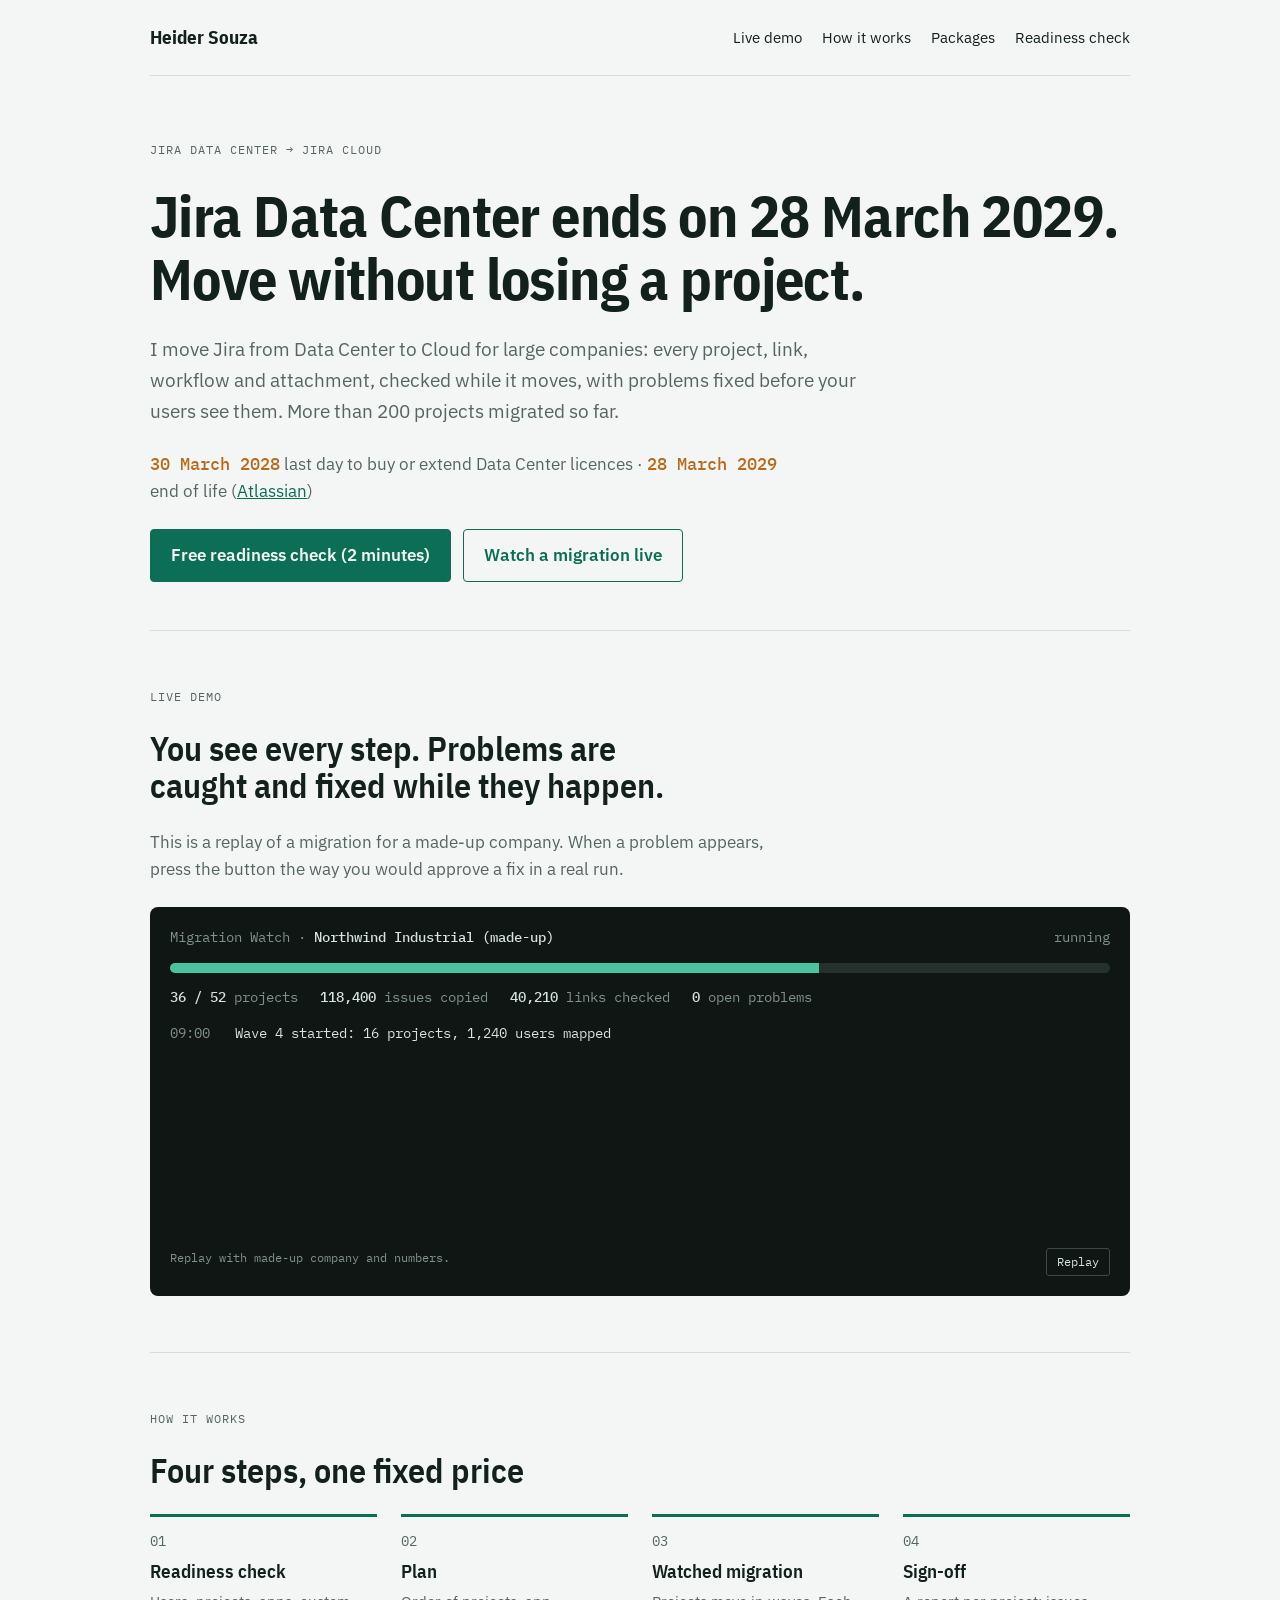
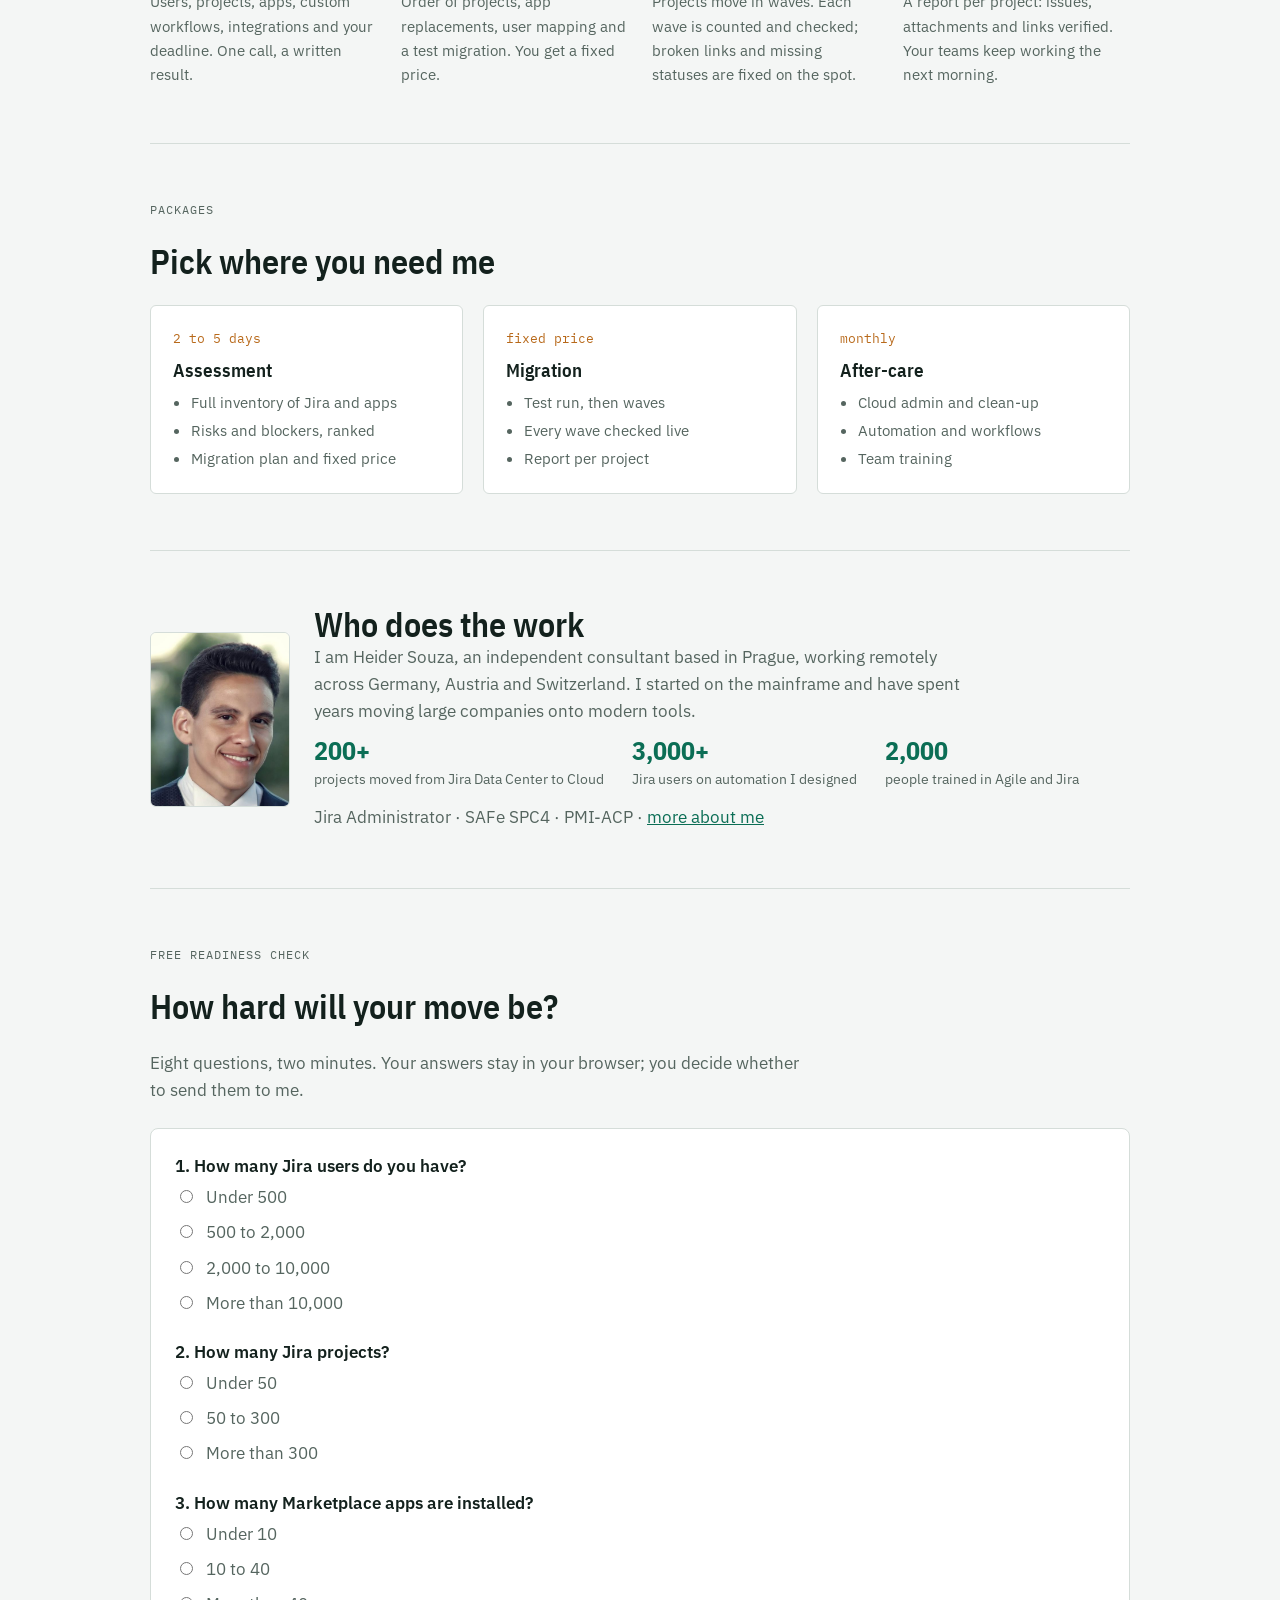
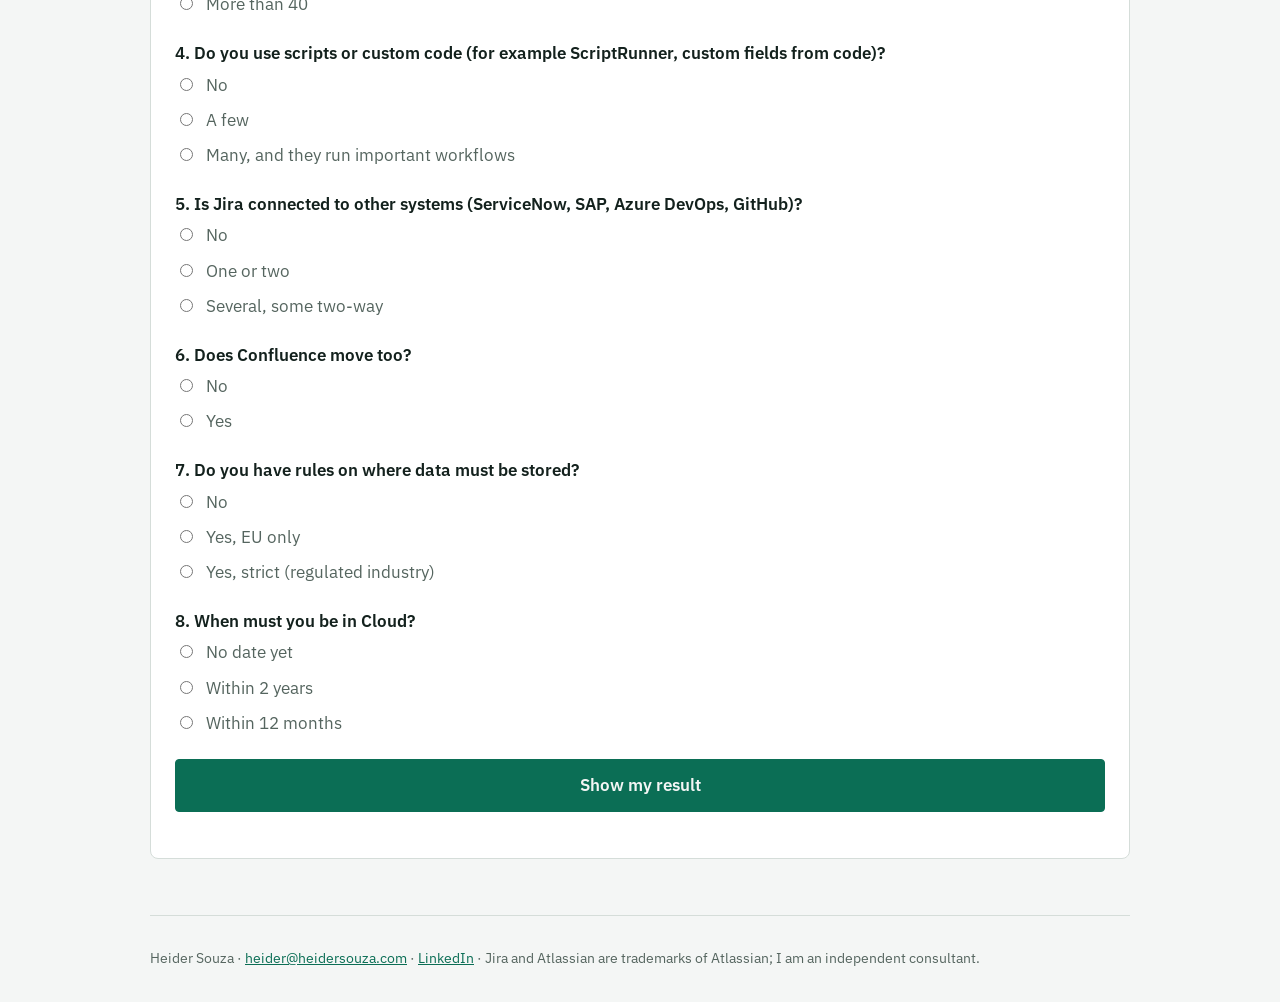
==== jira-cloud-migration/index.html @ be360240 "Add the Jira Cloud migration offer page with a live demo and readiness check Reusable offer kit in a" ====
<!doctype html>
<html lang="en">
<head>
<meta charset="utf-8">
<meta name="viewport" content="width=device-width, initial-scale=1">
<title>Jira Cloud migration | Heider Souza</title>
<meta name="description" content="Jira Data Center ends on 28 March 2029. Move Jira to Cloud without losing a project, a link or a weekend. 200+ projects migrated. Free readiness check.">
<link rel="canonical" href="https://heidersouza.com/jira-cloud-migration/">
<meta property="og:title" content="Jira Data Center ends 28 March 2029. Move without losing a project.">
<meta property="og:description" content="Fixed-price Jira Data Center to Cloud migrations, watched live, step by step. Free 2-minute readiness check.">
<meta property="og:type" content="website">
<meta property="og:url" content="https://heidersouza.com/jira-cloud-migration/">
<meta property="og:image" content="https://heidersouza.com/og-image.png">
<meta name="twitter:card" content="summary_large_image">
<script type="application/ld+json">
{"@context":"https://schema.org","@type":"Service","name":"Jira Data Center to Cloud migration","serviceType":"Jira Cloud migration",
"provider":{"@type":"Person","name":"Heider Souza","url":"https://heidersouza.com/","sameAs":["https://www.linkedin.com/in/heider-souza-65bba239/"]},
"areaServed":["DE","AT","CH","EU"],"url":"https://heidersouza.com/jira-cloud-migration/"}
</script>
<link rel="icon" href="data:image/svg+xml,%3Csvg xmlns='http://www.w3.org/2000/svg' viewBox='0 0 32 32'%3E%3Crect width='32' height='32' rx='6' fill='%230b6e55'/%3E%3Ctext x='16' y='22' font-family='Arial' font-weight='700' font-size='15' text-anchor='middle' fill='white'%3EHS%3C/text%3E%3C/svg%3E">
<link rel="preconnect" href="https://fonts.googleapis.com">
<link rel="preconnect" href="https://fonts.gstatic.com" crossorigin>
<link rel="stylesheet" href="https://fonts.googleapis.com/css2?family=IBM+Plex+Mono:wght@400;500&family=IBM+Plex+Sans+Condensed:wght@500;600;700&family=IBM+Plex+Sans:wght@400;500;600&display=swap">
<link rel="stylesheet" href="/assets/offer.css">
</head>
<body>
<div class="wrap">
  <header class="top">
    <a class="brand" href="/">Heider Souza</a>
    <nav aria-label="Sections">
      <a href="#demo">Live demo</a>
      <a href="#how">How it works</a>
      <a href="#packages">Packages</a>
      <a href="#check">Readiness check</a>
    </nav>
  </header>

  <section class="hero">
    <span class="label">Jira Data Center → Jira Cloud</span>
    <h1>Jira Data Center ends on 28&nbsp;March&nbsp;2029. Move without losing a project.</h1>
    <p class="lead">I move Jira from Data Center to Cloud for large companies: every project, link, workflow and attachment, checked while it moves, with problems fixed before your users see them. More than 200 projects migrated so far.</p>
    <p class="muted"><span class="deadline">30 March 2028</span> last day to buy or extend Data Center licences · <span class="deadline">28 March 2029</span> end of life (<a href="https://www.atlassian.com/licensing/data-center-end-of-life" target="_blank" rel="noopener">Atlassian</a>)</p>
    <div class="btns">
      <a class="btn primary" href="#check">Free readiness check (2 minutes)</a>
      <a class="btn" href="#demo">Watch a migration live</a>
    </div>
  </section>

  <section id="demo">
    <span class="label">Live demo</span>
    <h2>You see every step. Problems are caught and fixed while they happen.</h2>
    <p class="muted">This is a replay of a migration for a made-up company. When a problem appears, press the button the way you would approve a fix in a real run.</p>
    <div class="watch" id="watch-jira" aria-label="Migration Watch demo"></div>
  </section>

  <section id="how">
    <span class="label">How it works</span>
    <h2>Four steps, one fixed price</h2>
    <ol class="steps">
      <li><h3>Readiness check</h3><p>Users, projects, apps, custom workflows, integrations and your deadline. One call, a written result.</p></li>
      <li><h3>Plan</h3><p>Order of projects, app replacements, user mapping and a test migration. You get a fixed price.</p></li>
      <li><h3>Watched migration</h3><p>Projects move in waves. Each wave is counted and checked; broken links and missing statuses are fixed on the spot.</p></li>
      <li><h3>Sign-off</h3><p>A report per project: issues, attachments and links verified. Your teams keep working the next morning.</p></li>
    </ol>
  </section>

  <section id="packages">
    <span class="label">Packages</span>
    <h2>Pick where you need me</h2>
    <div class="packages">
      <div class="pkg"><span class="tag">2 to 5 days</span><h3>Assessment</h3><ul><li>Full inventory of Jira and apps</li><li>Risks and blockers, ranked</li><li>Migration plan and fixed price</li></ul></div>
      <div class="pkg"><span class="tag">fixed price</span><h3>Migration</h3><ul><li>Test run, then waves</li><li>Every wave checked live</li><li>Report per project</li></ul></div>
      <div class="pkg"><span class="tag">monthly</span><h3>After-care</h3><ul><li>Cloud admin and clean-up</li><li>Automation and workflows</li><li>Team training</li></ul></div>
    </div>
  </section>

  <section class="proof">
    <img src="/heider-souza.jpg" width="140" height="175" alt="Heider Souza" loading="lazy">
    <div>
      <h2>Who does the work</h2>
      <p class="muted">I am Heider Souza, an independent consultant based in Prague, working remotely across Germany, Austria and Switzerland. I started on the mainframe and have spent years moving large companies onto modern tools.</p>
      <ul class="facts">
        <li><b>200+</b><span>projects moved from Jira Data Center to Cloud</span></li>
        <li><b>3,000+</b><span>Jira users on automation I designed</span></li>
        <li><b>2,000</b><span>people trained in Agile and Jira</span></li>
      </ul>
      <p class="muted" style="margin-top:12px">Jira Administrator · SAFe SPC4 · PMI-ACP · <a href="/">more about me</a></p>
    </div>
  </section>

  <section id="check">
    <span class="label">Free readiness check</span>
    <h2>How hard will your move be?</h2>
    <p class="muted">Eight questions, two minutes. Your answers stay in your browser; you decide whether to send them to me.</p>
    <form class="check" id="check-jira"></form>
  </section>

  <footer>Heider Souza · <a href="mailto:heider@heidersouza.com">heider@heidersouza.com</a> · <a href="https://www.linkedin.com/in/heider-souza-65bba239/" target="_blank" rel="noopener">LinkedIn</a> · Jira and Atlassian are trademarks of Atlassian; I am an independent consultant.</footer>
</div>

<script type="application/json" data-watch-for="watch-jira">
{"company":"Northwind Industrial (made-up)","note":"Replay with made-up company and numbers.",
 "totals":{"projects":52},
 "counters":[{"key":"projects","label":"projects"},{"key":"issues","label":"issues copied"},{"key":"links","label":"links checked"},{"key":"open","label":"open problems"}],
 "start":{"projects":36,"issues":118400,"links":40210,"open":0},
 "stepMs":1100,"autoFixMs":9000,
 "events":[
  {"at":"09:00","text":"Wave 4 started: 16 projects, 1,240 users mapped"},
  {"at":"09:02","text":"PRJ-FIN  12,480 issues copied","set":{"projects":37,"issues":130880}},
  {"at":"09:03","text":"PRJ-FIN  attachments 31.2 GB verified","set":{"issues":130880}},
  {"at":"09:05","text":"Link check  PRJ-FIN → PRJ-OPS  3 links point to a project not moved yet","kind":"error","set":{"open":1},
   "fix":{"label":"Apply fix","hint":"re-link after PRJ-OPS moves","then":[
     {"at":"09:05","text":"Fix queued: 3 links re-checked after PRJ-OPS","kind":"ok","set":{"open":0}}]}},
  {"at":"09:07","text":"PRJ-OPS  8,915 issues copied","set":{"projects":38,"issues":139795,"links":44120}},
  {"at":"09:08","text":"Re-check  3 links PRJ-FIN → PRJ-OPS  OK","kind":"ok","set":{"links":44123}},
  {"at":"09:10","text":"Workflow \"Approval\"  status \"On hold\" missing in Cloud  214 issues affected","kind":"error","set":{"open":1},
   "fix":{"label":"Apply fix","hint":"map \"On hold\" to the Cloud workflow","then":[
     {"at":"09:10","text":"Status \"On hold\" mapped  214 issues re-checked  0 errors","kind":"ok","set":{"open":0}}]}},
  {"at":"09:13","text":"PRJ-HR  4,302 issues copied","set":{"projects":39,"issues":144097,"links":46980}},
  {"at":"09:15","text":"Automation rules  27 of 27 recreated and tested","kind":"ok"},
  {"at":"09:18","text":"Waves 4 to 6 finished","set":{"projects":52,"issues":184260,"links":61904}},
  {"at":"09:19","text":"Final check  52 projects  184,260 issues  61,904 links  0 missing","kind":"ok"}
 ]}
</script>

<script type="application/json" data-check-for="check-jira">
{"button":"Show my result",
 "questions":[
  {"q":"How many Jira users do you have?","options":[{"label":"Under 500","points":0},{"label":"500 to 2,000","points":1},{"label":"2,000 to 10,000","points":2},{"label":"More than 10,000","points":3,"flag":"Large user base: plan user mapping and licences early."}]},
  {"q":"How many Jira projects?","options":[{"label":"Under 50","points":0},{"label":"50 to 300","points":1},{"label":"More than 300","points":2,"flag":"Many projects: move in waves, with a pilot first."}]},
  {"q":"How many Marketplace apps are installed?","options":[{"label":"Under 10","points":0},{"label":"10 to 40","points":1},{"label":"More than 40","points":3,"flag":"Many apps: some have no Cloud version or move their data differently."}]},
  {"q":"Do you use scripts or custom code (for example ScriptRunner, custom fields from code)?","options":[{"label":"No","points":0},{"label":"A few","points":1},{"label":"Many, and they run important workflows","points":3,"flag":"Scripts: each one needs a Cloud replacement and a test."}]},
  {"q":"Is Jira connected to other systems (ServiceNow, SAP, Azure DevOps, GitHub)?","options":[{"label":"No","points":0},{"label":"One or two","points":1},{"label":"Several, some two-way","points":2,"flag":"Integrations: two-way links must be rebuilt and tested before cut-over."}]},
  {"q":"Does Confluence move too?","options":[{"label":"No","points":0},{"label":"Yes","points":1,"flag":"Confluence too: Jira–Confluence links must survive the move."}]},
  {"q":"Do you have rules on where data must be stored?","options":[{"label":"No","points":0},{"label":"Yes, EU only","points":1},{"label":"Yes, strict (regulated industry)","points":2,"flag":"Data rules: check Cloud data residency and approvals early."}]},
  {"q":"When must you be in Cloud?","options":[{"label":"No date yet","points":0},{"label":"Within 2 years","points":1},{"label":"Within 12 months","points":2,"flag":"Tight deadline: start the assessment now; partners will be booked up before 2029."}]}
 ],
 "bands":[
  {"min":0,"title":"Straightforward move","text":"Your setup looks simple. A short assessment and a single migration window will likely do."},
  {"min":6,"title":"Plan it carefully","text":"A normal enterprise move. The risks are known and manageable with a test run and migration in waves."},
  {"min":12,"title":"Complex move: start early","text":"Several hard parts come together. Start with an assessment soon so the deadline does not decide for you."}
 ],
 "mailTo":"heider@heidersouza.com","mailSubject":"Jira Cloud readiness check","mailButton":"Send my result to Heider",
 "mailIntro":"Hello Heider, here is my Jira Cloud readiness check. I would like a free 30-minute call.",
 "after":"Want a second opinion? Send me your result and I will reply within one working day with a time for a free 30-minute call."}
</script>
<script src="/assets/watch.js" defer></script>
<script src="/assets/check.js" defer></script>
</body>
</html>
---- assets/offer.css ----
/* Shared look for every offer page (one offer = one folder with an index.html). Same tokens as the home page. */
:root {
  --bg: #f4f6f5; --surface: #ffffff; --ink: #13211d; --muted: #55655f; --line: #d5ddd9;
  --accent: #0b6e55; --accent-soft: #e2f0eb; --signal: #b8691a; --bad: #b3261e; --good: #0b6e55;
  --console: #0f1614; --console-ink: #d7e3de; --console-muted: #7f938b;
  --display: "IBM Plex Sans Condensed", "Arial Narrow", system-ui, sans-serif;
  --body: "IBM Plex Sans", system-ui, -apple-system, "Segoe UI", sans-serif;
  --mono: "IBM Plex Mono", ui-monospace, "Cascadia Mono", Consolas, monospace;
}
@media (prefers-color-scheme: dark) {
  :root:not([data-theme="light"]) {
    --bg: #0f1614; --surface: #16201d; --ink: #e6eeeb; --muted: #9db0a9; --line: #2a3833;
    --accent: #4cc39f; --accent-soft: #173029; --signal: #e3a35c; --bad: #f2867d; --good: #4cc39f;
    --console: #0a100e; color-scheme: dark;
  }
}
:root[data-theme="dark"] {
  --bg: #0f1614; --surface: #16201d; --ink: #e6eeeb; --muted: #9db0a9; --line: #2a3833;
  --accent: #4cc39f; --accent-soft: #173029; --signal: #e3a35c; --bad: #f2867d; --good: #4cc39f;
  --console: #0a100e; color-scheme: dark;
}
* { box-sizing: border-box; }
html { scroll-behavior: smooth; }
body {
  margin: 0; background: var(--bg); color: var(--ink); font-family: var(--body); font-size: 17px; line-height: 1.6;
  padding-left: max(16px, env(safe-area-inset-left, 0px)); padding-right: max(16px, env(safe-area-inset-right, 0px));
}
.wrap { max-width: 980px; margin: 0 auto; }
h1, h2, h3 { font-family: var(--display); line-height: 1.1; text-wrap: balance; margin: 0; }
h1 { font-size: clamp(2.2rem, 5.5vw, 3.6rem); font-weight: 700; letter-spacing: -0.01em; }
h2 { font-size: clamp(1.5rem, 3.2vw, 2.1rem); font-weight: 600; }
h3 { font-size: 1.2rem; font-weight: 600; }
p { margin: 0; max-width: 65ch; }
a { color: var(--accent); }
a:focus-visible, button:focus-visible, input:focus-visible { outline: 2px solid var(--accent); outline-offset: 3px; }
.label { font-family: var(--mono); font-size: 0.78rem; letter-spacing: 0.08em; text-transform: uppercase; color: var(--muted); }
header.top { display: flex; justify-content: space-between; align-items: center; gap: 16px; padding-block: 22px; border-bottom: 1px solid var(--line); flex-wrap: wrap; }
.brand { font-family: var(--display); font-weight: 700; font-size: 1.2rem; color: var(--ink); text-decoration: none; }
nav { display: flex; gap: 20px; flex-wrap: wrap; font-size: 0.95rem; }
nav a { color: var(--ink); text-decoration: none; }
section { padding-block: 56px; border-bottom: 1px solid var(--line); display: grid; gap: 24px; }
.hero { padding-block: 64px 48px; }
.lead { font-size: 1.2rem; color: var(--muted); }
.deadline { font-family: var(--mono); color: var(--signal); font-weight: 500; }
.btns { display: flex; gap: 12px; flex-wrap: wrap; }
.btn { display: inline-block; padding: 12px 20px; border-radius: 4px; font: inherit; font-weight: 600; text-decoration: none; border: 1px solid var(--accent); cursor: pointer; background: transparent; color: var(--accent); }
.btn.primary { background: var(--accent); color: var(--bg); }
.muted { color: var(--muted); }
.steps { display: grid; grid-template-columns: repeat(4, minmax(0, 1fr)); gap: 24px; counter-reset: s; padding: 0; margin: 0; list-style: none; }
.steps li { border-top: 3px solid var(--accent); padding-top: 14px; display: grid; gap: 8px; align-content: start; }
.steps li::before { counter-increment: s; content: "0" counter(s); font-family: var(--mono); color: var(--muted); font-size: 0.85rem; }
.steps p { color: var(--muted); font-size: 0.95rem; }
.packages { display: grid; grid-template-columns: repeat(3, minmax(0, 1fr)); gap: 20px; }
.pkg { background: var(--surface); border: 1px solid var(--line); border-radius: 6px; padding: 22px; display: grid; gap: 10px; align-content: start; }
.pkg ul { margin: 0; padding-left: 18px; color: var(--muted); font-size: 0.95rem; display: grid; gap: 4px; }
.pkg .tag { font-family: var(--mono); font-size: 0.82rem; color: var(--signal); }
.proof { display: grid; grid-template-columns: 140px minmax(0, 1fr); gap: 24px; align-items: center; }
.proof img { width: 140px; height: 175px; object-fit: cover; border-radius: 6px; border: 1px solid var(--line); }
.facts { display: flex; flex-wrap: wrap; gap: 10px 28px; margin: 12px 0 0; padding: 0; list-style: none; }
.facts b { font-family: var(--display); font-size: 1.6rem; color: var(--accent); display: block; line-height: 1.1; }
.facts span { font-size: 0.9rem; color: var(--muted); }
footer { padding-block: 32px; color: var(--muted); font-size: 0.85rem; }

/* Live console (assets/watch.js) */
.watch { background: var(--console); color: var(--console-ink); border-radius: 8px; padding: 20px; display: grid; gap: 14px; font-family: var(--mono); font-size: 0.85rem; min-width: 0; }
.watch-head { display: flex; justify-content: space-between; gap: 12px; flex-wrap: wrap; color: var(--console-muted); }
.watch-head b { color: var(--console-ink); font-weight: 500; }
.bar { height: 10px; border-radius: 5px; background: #24312d; overflow: hidden; }
.bar i { display: block; height: 100%; width: 0; background: #4cc39f; transition: width 0.6s ease; }
.counts { display: flex; flex-wrap: wrap; gap: 6px 22px; color: var(--console-muted); }
.counts b { color: var(--console-ink); font-weight: 500; font-variant-numeric: tabular-nums; }
.feed { list-style: none; margin: 0; padding: 0; display: grid; align-content: start; gap: 4px; height: 15.5em; overflow-y: auto; overflow-wrap: anywhere; }
.feed li { display: grid; grid-template-columns: 4.2em minmax(0, 1fr); gap: 8px; }
.feed time { color: var(--console-muted); }
.feed .error { color: #f2867d; }
.feed .ok { color: #4cc39f; }
.feed .fixbox { display: flex; flex-wrap: wrap; gap: 8px; align-items: center; margin-top: 4px; }
.feed button { font: inherit; font-size: 0.82rem; color: var(--console); background: #e3a35c; border: 0; border-radius: 3px; padding: 4px 10px; cursor: pointer; }
.feed button[disabled] { opacity: 0.5; cursor: default; }
.watch-foot { display: flex; justify-content: space-between; gap: 12px; flex-wrap: wrap; color: var(--console-muted); font-size: 0.78rem; }
.watch-foot button { font: inherit; color: var(--console-ink); background: transparent; border: 1px solid #3a4a44; border-radius: 3px; padding: 3px 10px; cursor: pointer; }

/* Readiness check (assets/check.js) */
.check { background: var(--surface); border: 1px solid var(--line); border-radius: 8px; padding: 24px; display: grid; gap: 22px; }
.check fieldset { border: 0; padding: 0; margin: 0; display: grid; gap: 8px; }
.check legend { font-weight: 600; padding: 0; margin-bottom: 4px; }
.check label { display: flex; gap: 10px; align-items: baseline; color: var(--muted); cursor: pointer; }
.check label:has(input:checked) { color: var(--ink); }
.result { border-left: 4px solid var(--accent); padding: 4px 0 4px 16px; display: grid; gap: 10px; }
.result[data-band="2"] { border-color: var(--signal); }
.result[data-band="3"] { border-color: var(--bad); }
.result ul { margin: 0; padding-left: 18px; color: var(--muted); }

@media (max-width: 760px) {
  .steps { grid-template-columns: repeat(2, minmax(0, 1fr)); }
  .packages { grid-template-columns: minmax(0, 1fr); }
  .proof { grid-template-columns: minmax(0, 1fr); }
  section { padding-block: 44px; }
}
@media (prefers-reduced-motion: reduce) { html { scroll-behavior: auto; } .bar i { transition: none; } }
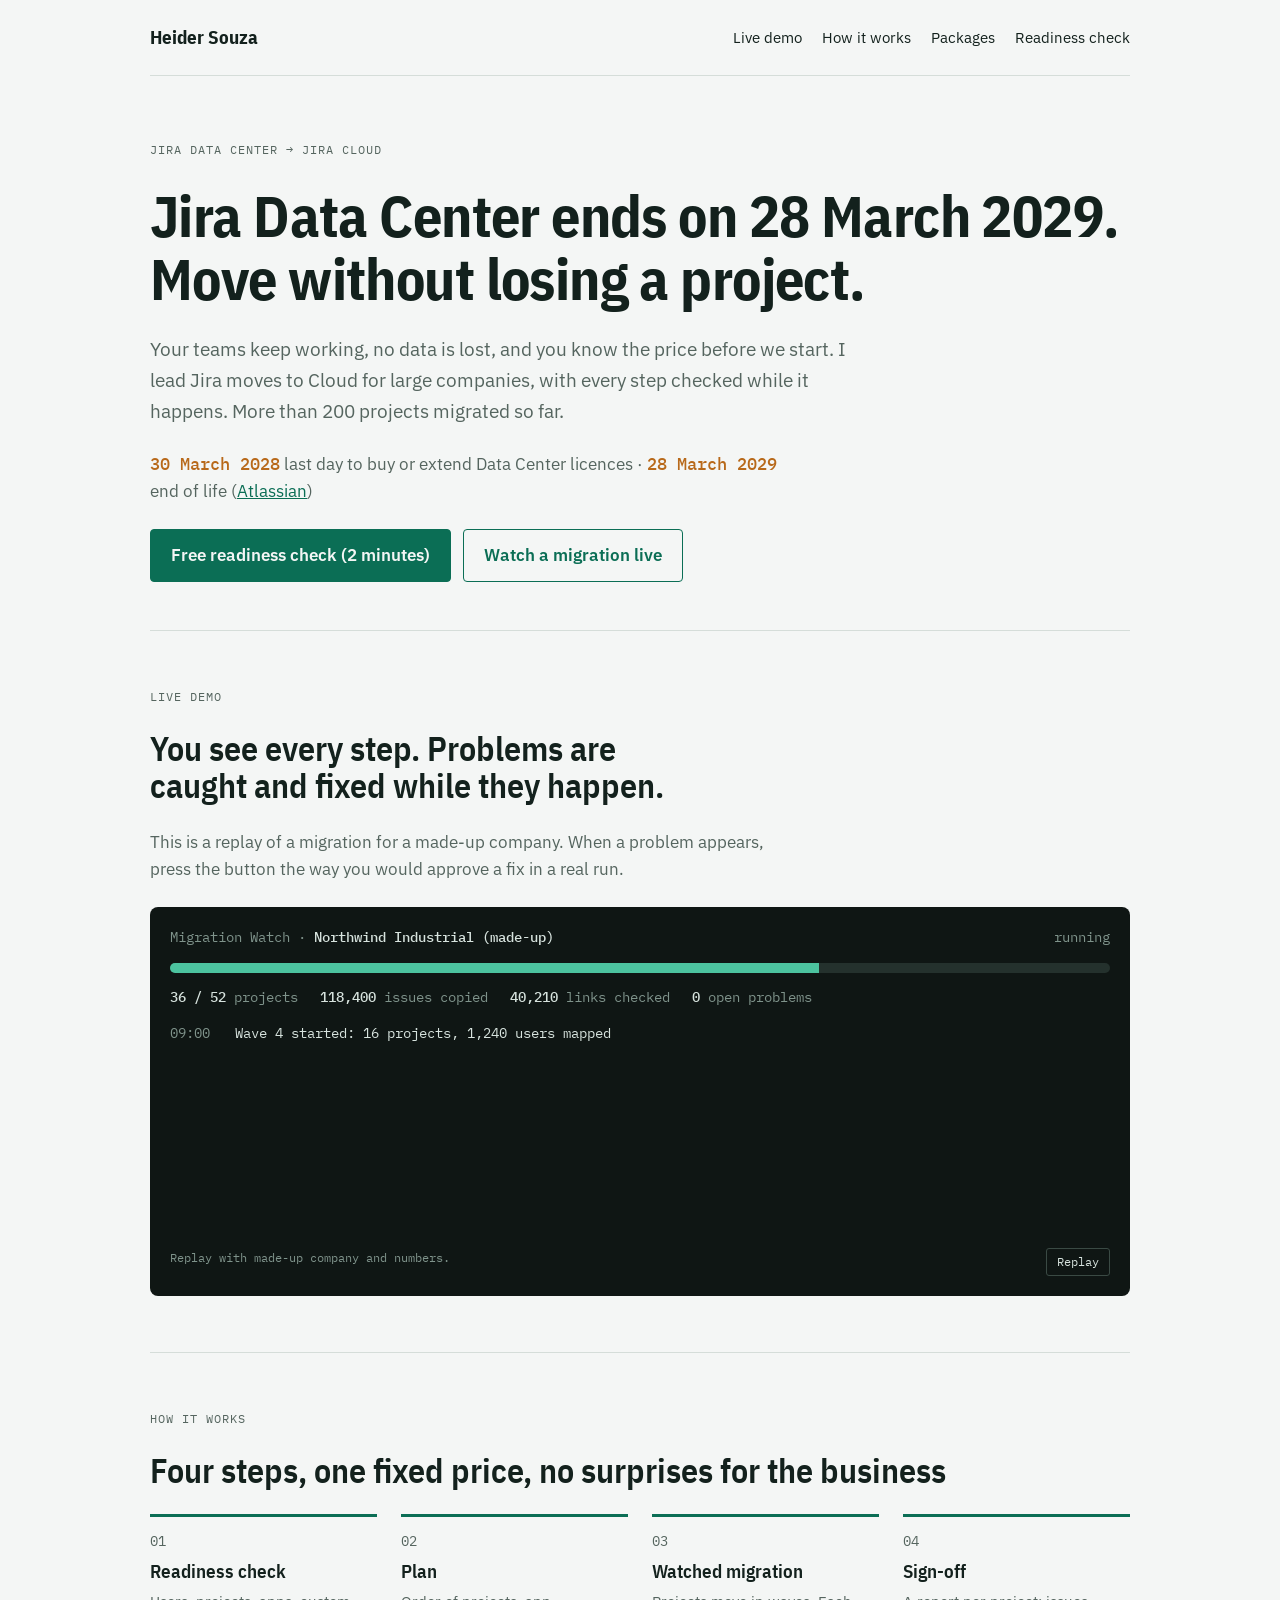
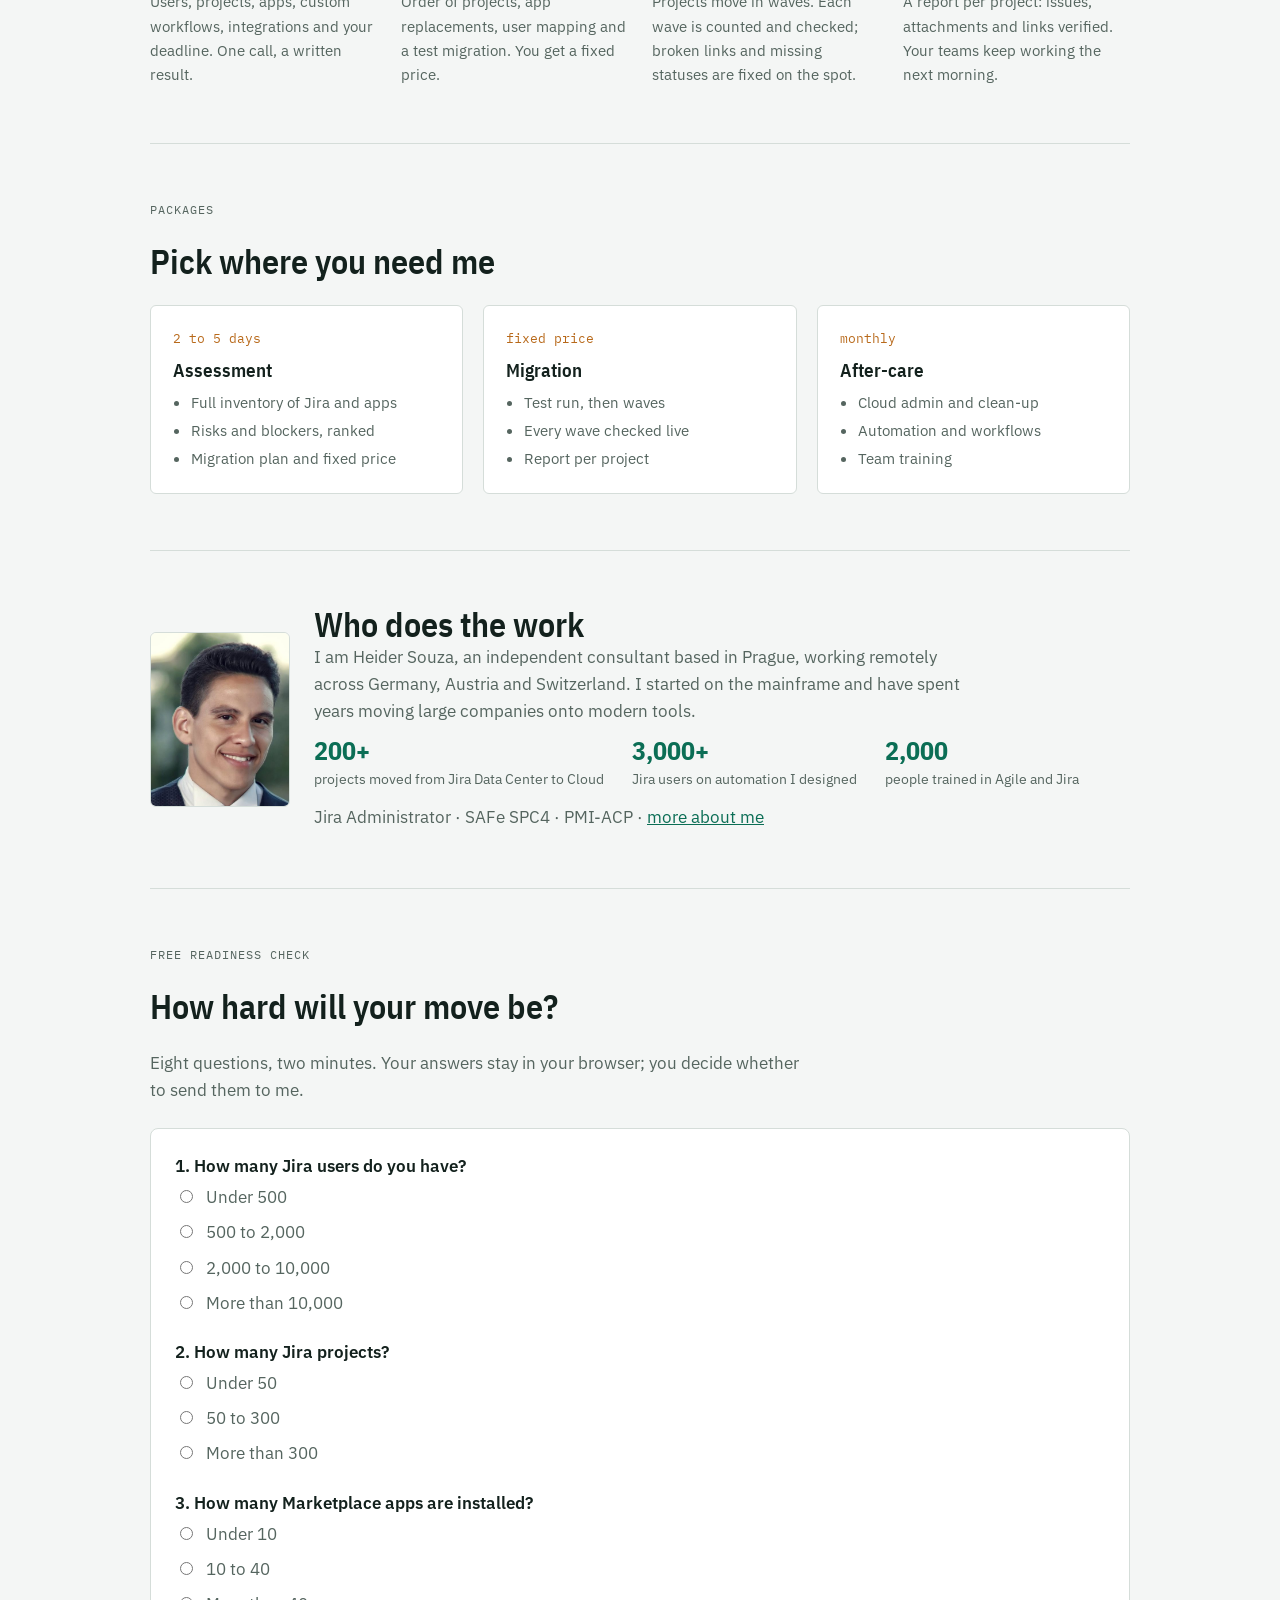
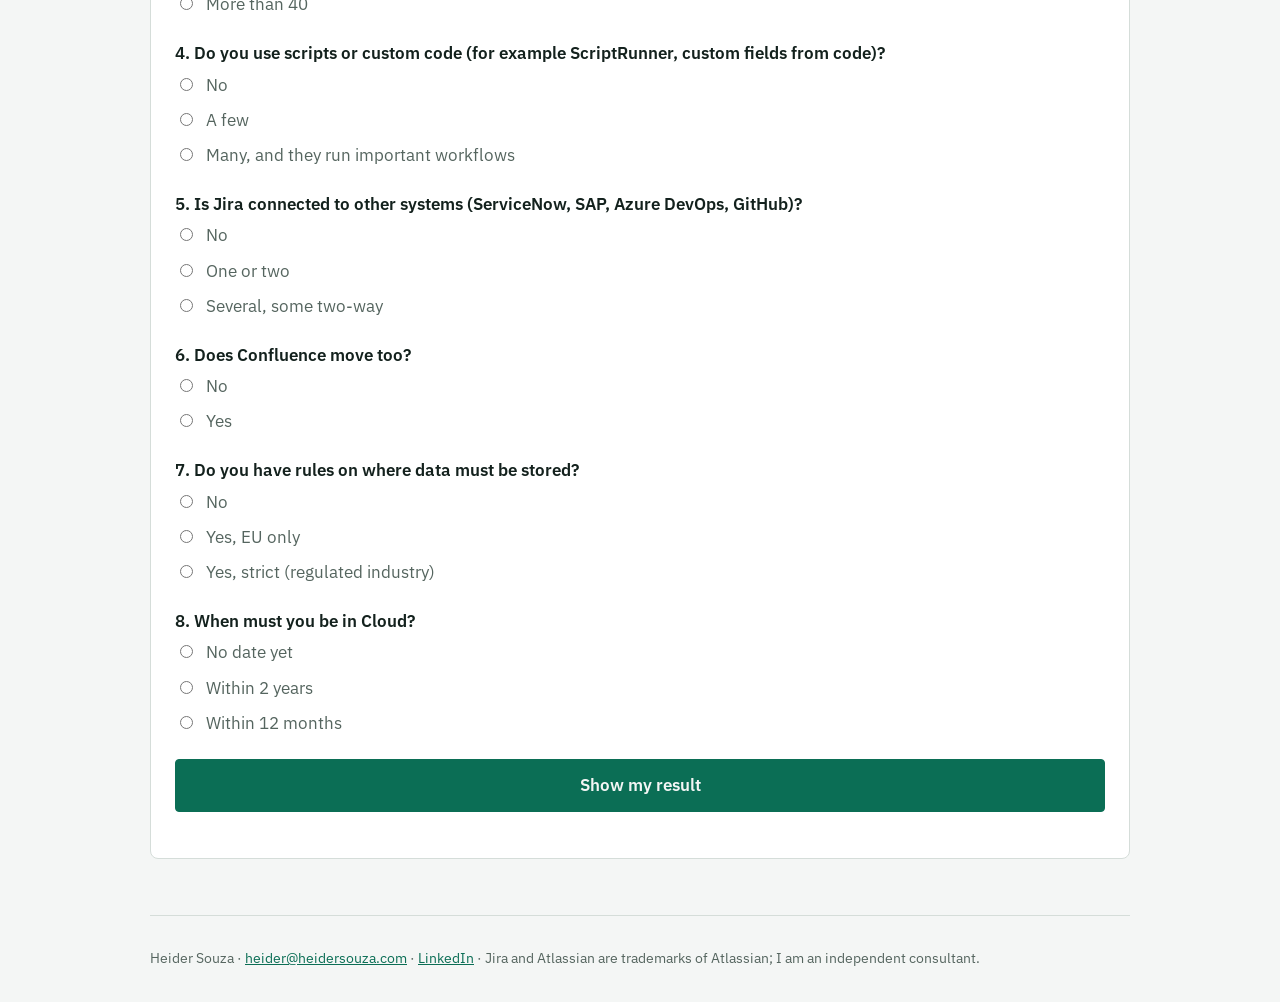
==== commit 7a08bc0a: "Lead both offer pages with business risk and cost; technical detail lower Co-Authored-By: Claude Opu" ====
--- a/jira-cloud-migration/index.html
+++ b/jira-cloud-migration/index.html
@@ -38,7 +38,7 @@
   <section class="hero">
     <span class="label">Jira Data Center → Jira Cloud</span>
     <h1>Jira Data Center ends on 28&nbsp;March&nbsp;2029. Move without losing a project.</h1>
-    <p class="lead">I move Jira from Data Center to Cloud for large companies: every project, link, workflow and attachment, checked while it moves, with problems fixed before your users see them. More than 200 projects migrated so far.</p>
+    <p class="lead">Your teams keep working, no data is lost, and you know the price before we start. I lead Jira moves to Cloud for large companies, with every step checked while it happens. More than 200 projects migrated so far.</p>
     <p class="muted"><span class="deadline">30 March 2028</span> last day to buy or extend Data Center licences · <span class="deadline">28 March 2029</span> end of life (<a href="https://www.atlassian.com/licensing/data-center-end-of-life" target="_blank" rel="noopener">Atlassian</a>)</p>
     <div class="btns">
       <a class="btn primary" href="#check">Free readiness check (2 minutes)</a>
@@ -55,7 +55,7 @@
 
   <section id="how">
     <span class="label">How it works</span>
-    <h2>Four steps, one fixed price</h2>
+    <h2>Four steps, one fixed price, no surprises for the business</h2>
     <ol class="steps">
       <li><h3>Readiness check</h3><p>Users, projects, apps, custom workflows, integrations and your deadline. One call, a written result.</p></li>
       <li><h3>Plan</h3><p>Order of projects, app replacements, user mapping and a test migration. You get a fixed price.</p></li>
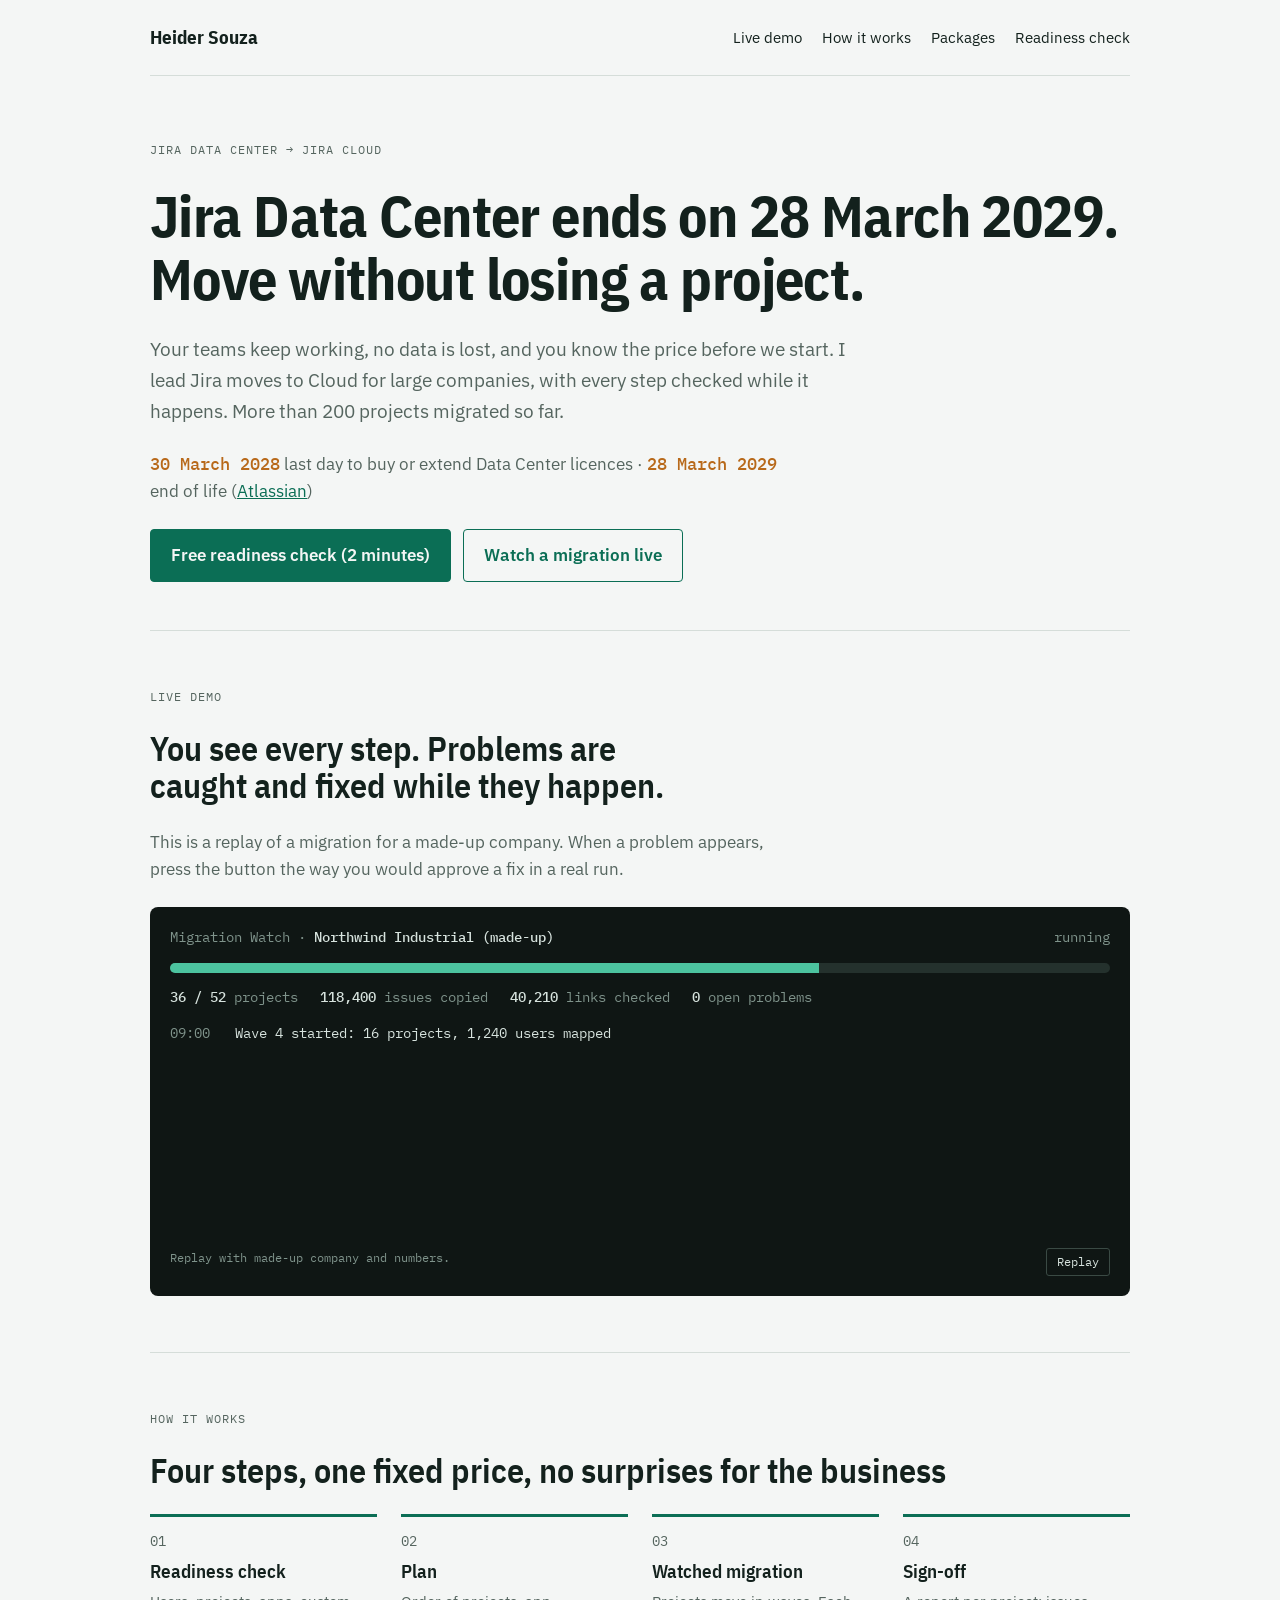
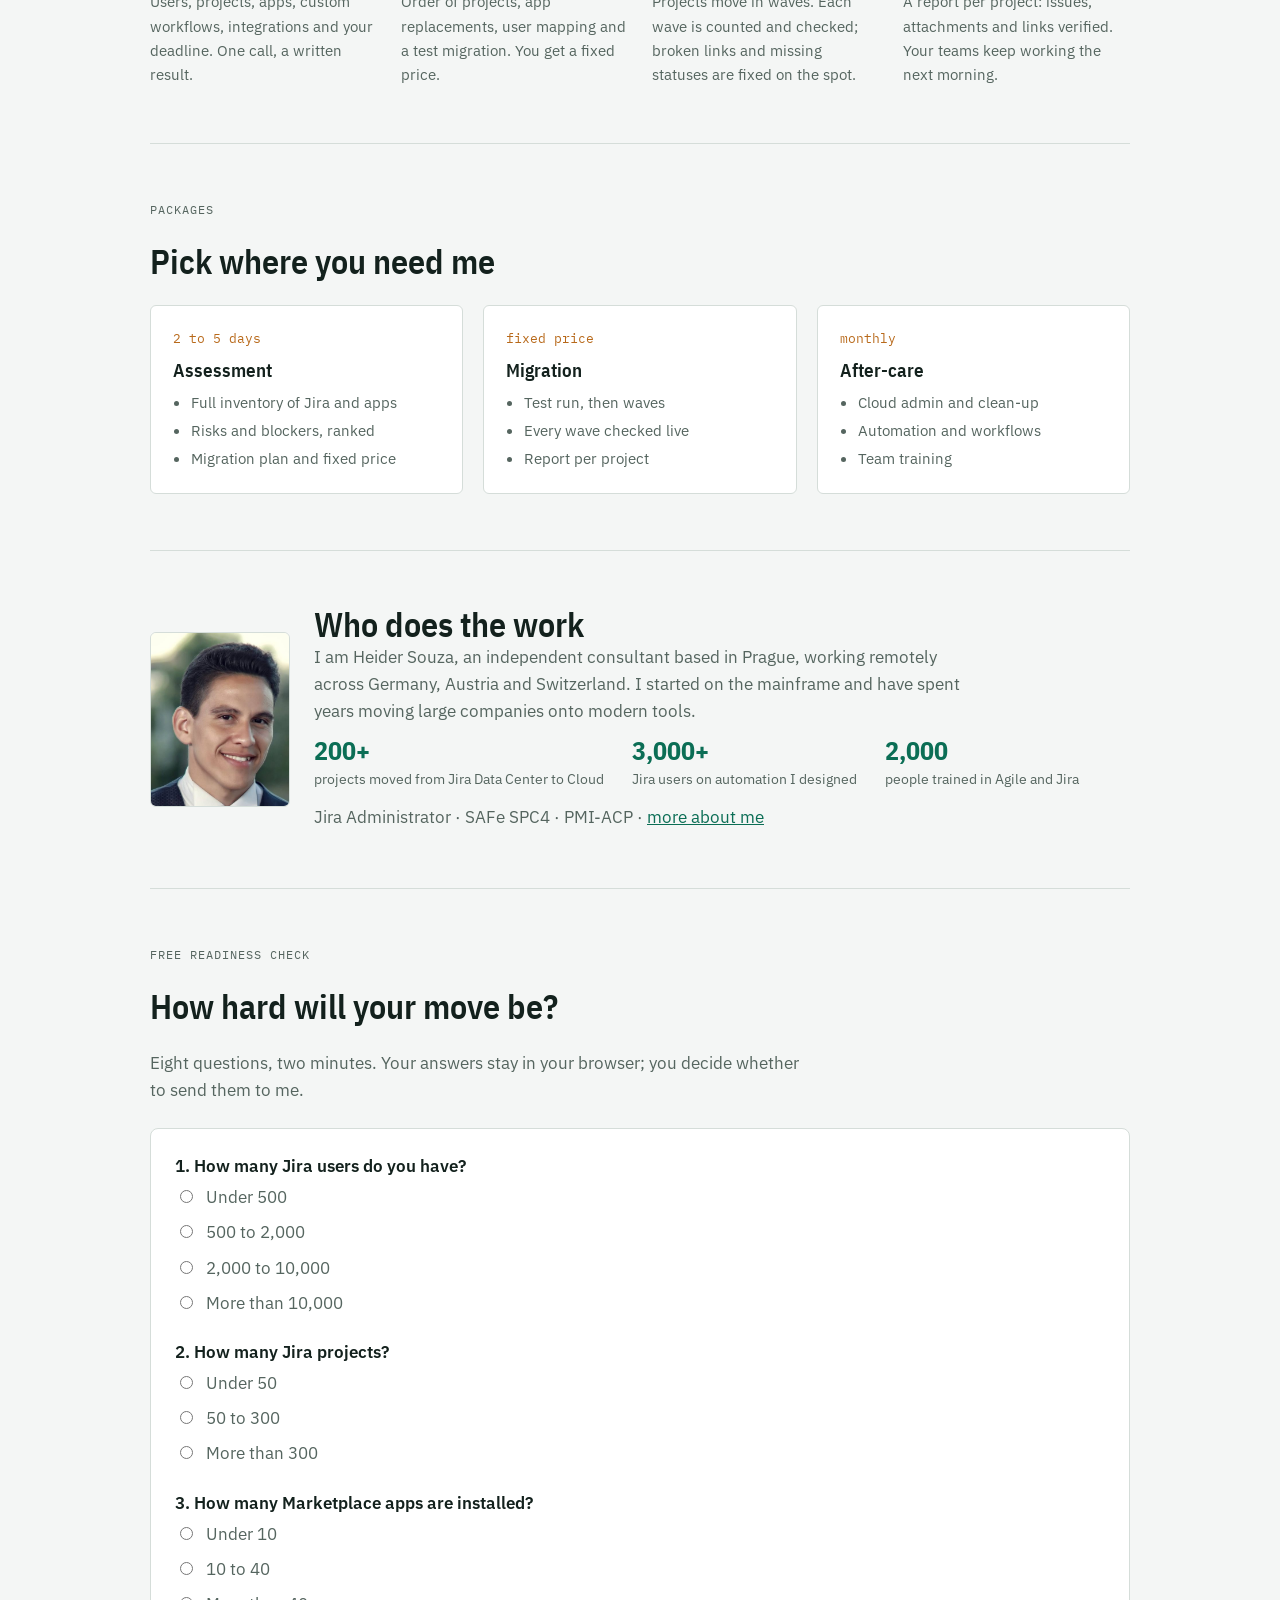
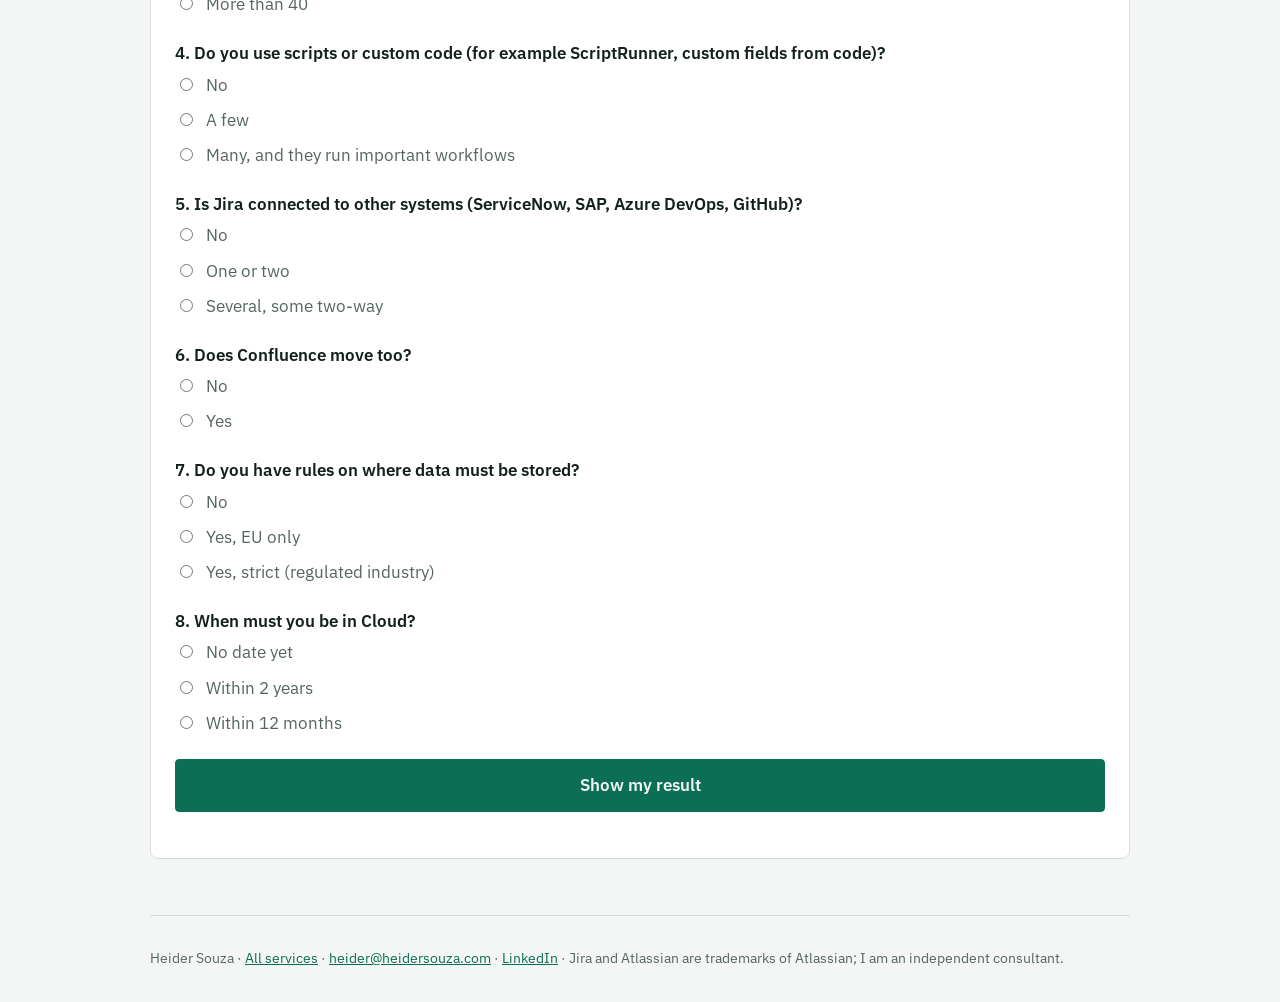
==== commit 3fe7c38b: "Shorten two page descriptions, link offer pages back home, clarify home packages Co-Authored-By: Cla" ====
--- a/jira-cloud-migration/index.html
+++ b/jira-cloud-migration/index.html
@@ -95,7 +95,7 @@
     <form class="check" id="check-jira"></form>
   </section>
 
-  <footer>Heider Souza · <a href="mailto:heider@heidersouza.com">heider@heidersouza.com</a> · <a href="https://www.linkedin.com/in/heider-souza-65bba239/" target="_blank" rel="noopener">LinkedIn</a> · Jira and Atlassian are trademarks of Atlassian; I am an independent consultant.</footer>
+  <footer>Heider Souza · <a href="/">All services</a> · <a href="mailto:heider@heidersouza.com">heider@heidersouza.com</a> · <a href="https://www.linkedin.com/in/heider-souza-65bba239/" target="_blank" rel="noopener">LinkedIn</a> · Jira and Atlassian are trademarks of Atlassian; I am an independent consultant.</footer>
 </div>
 
 <script type="application/json" data-watch-for="watch-jira">
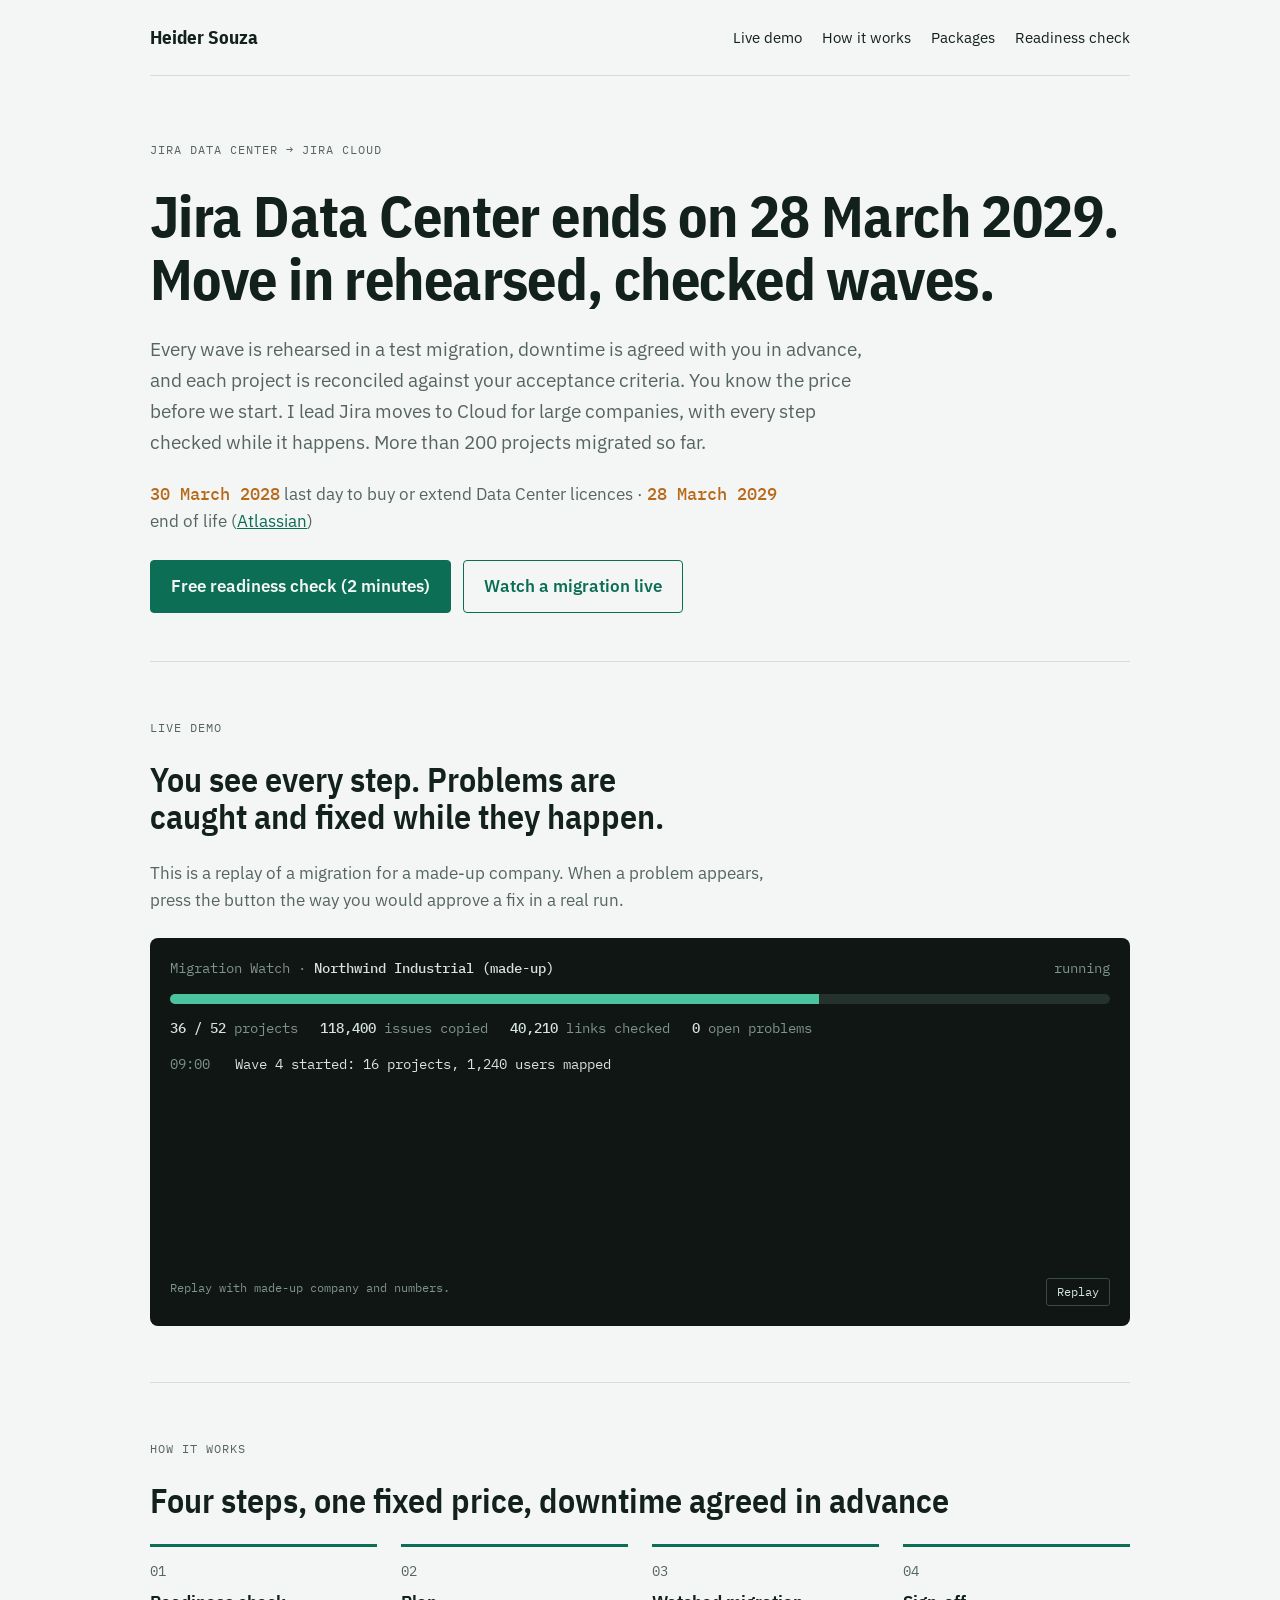
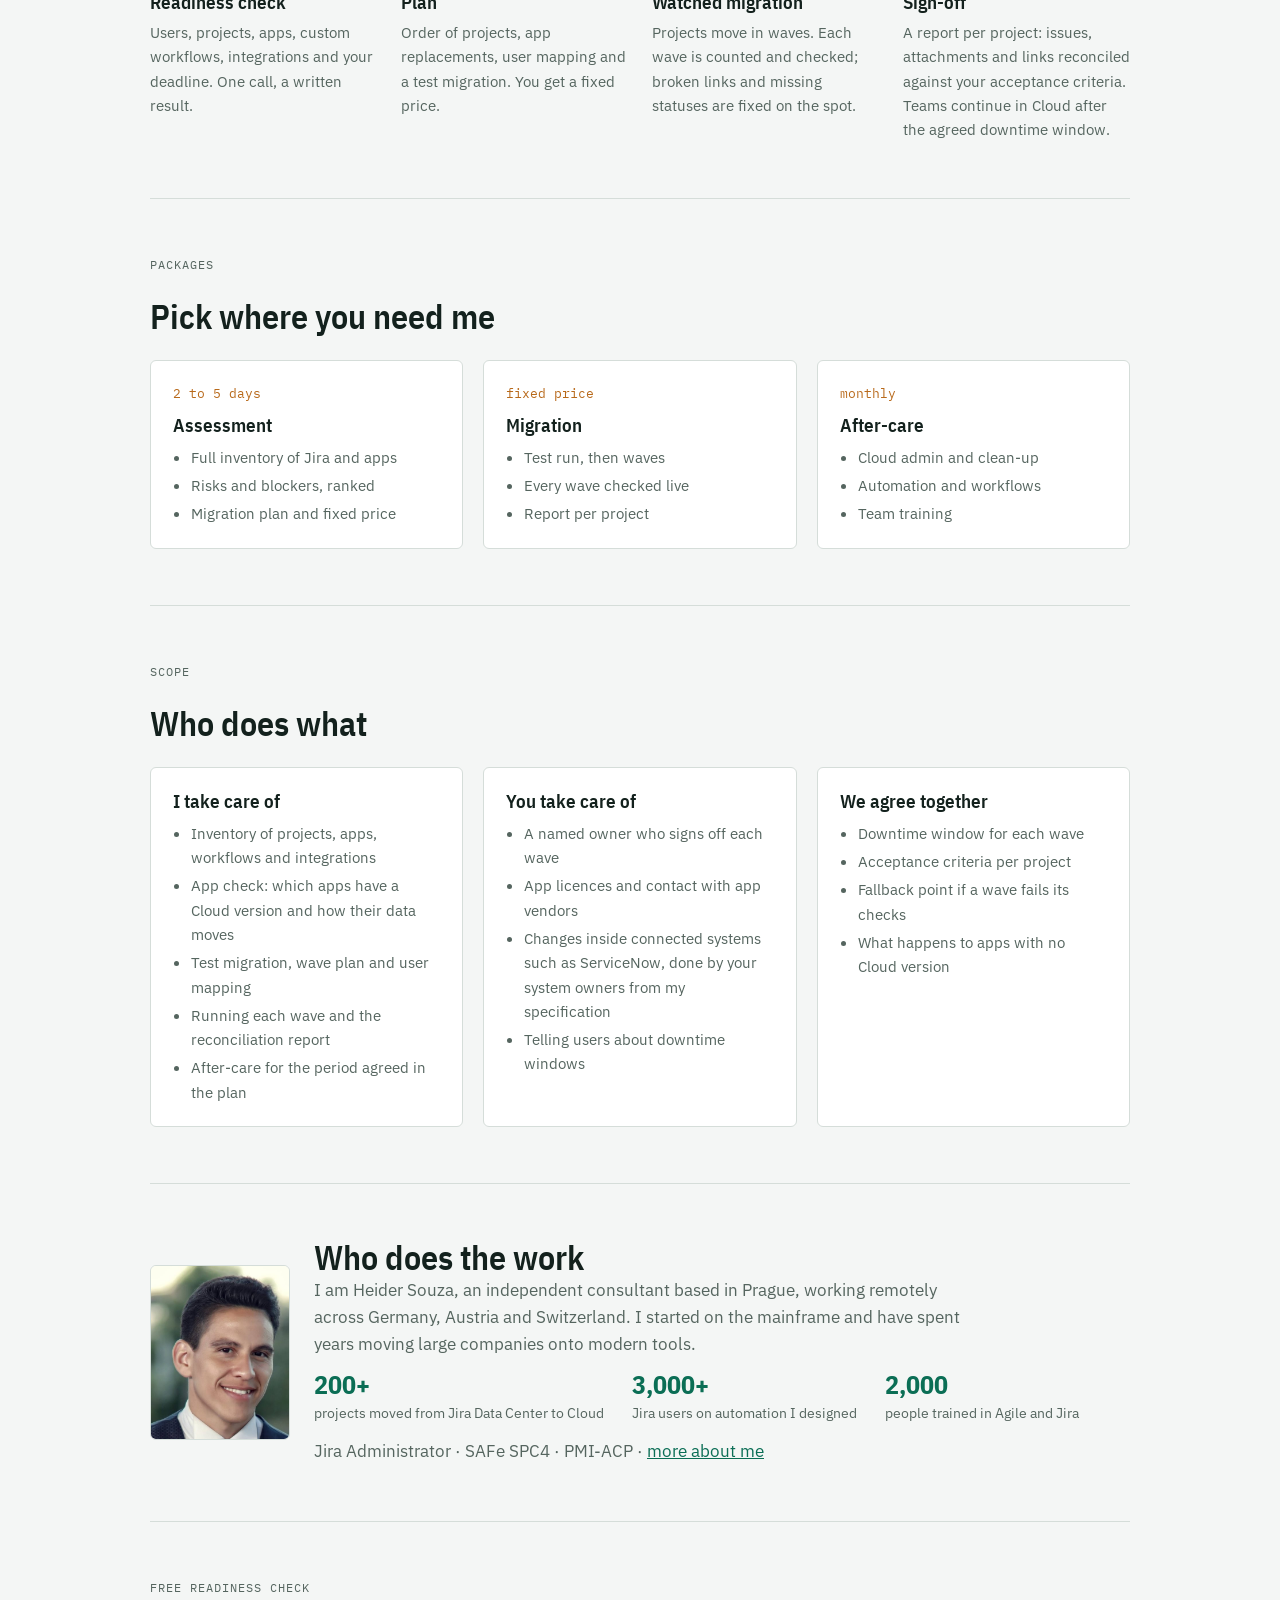
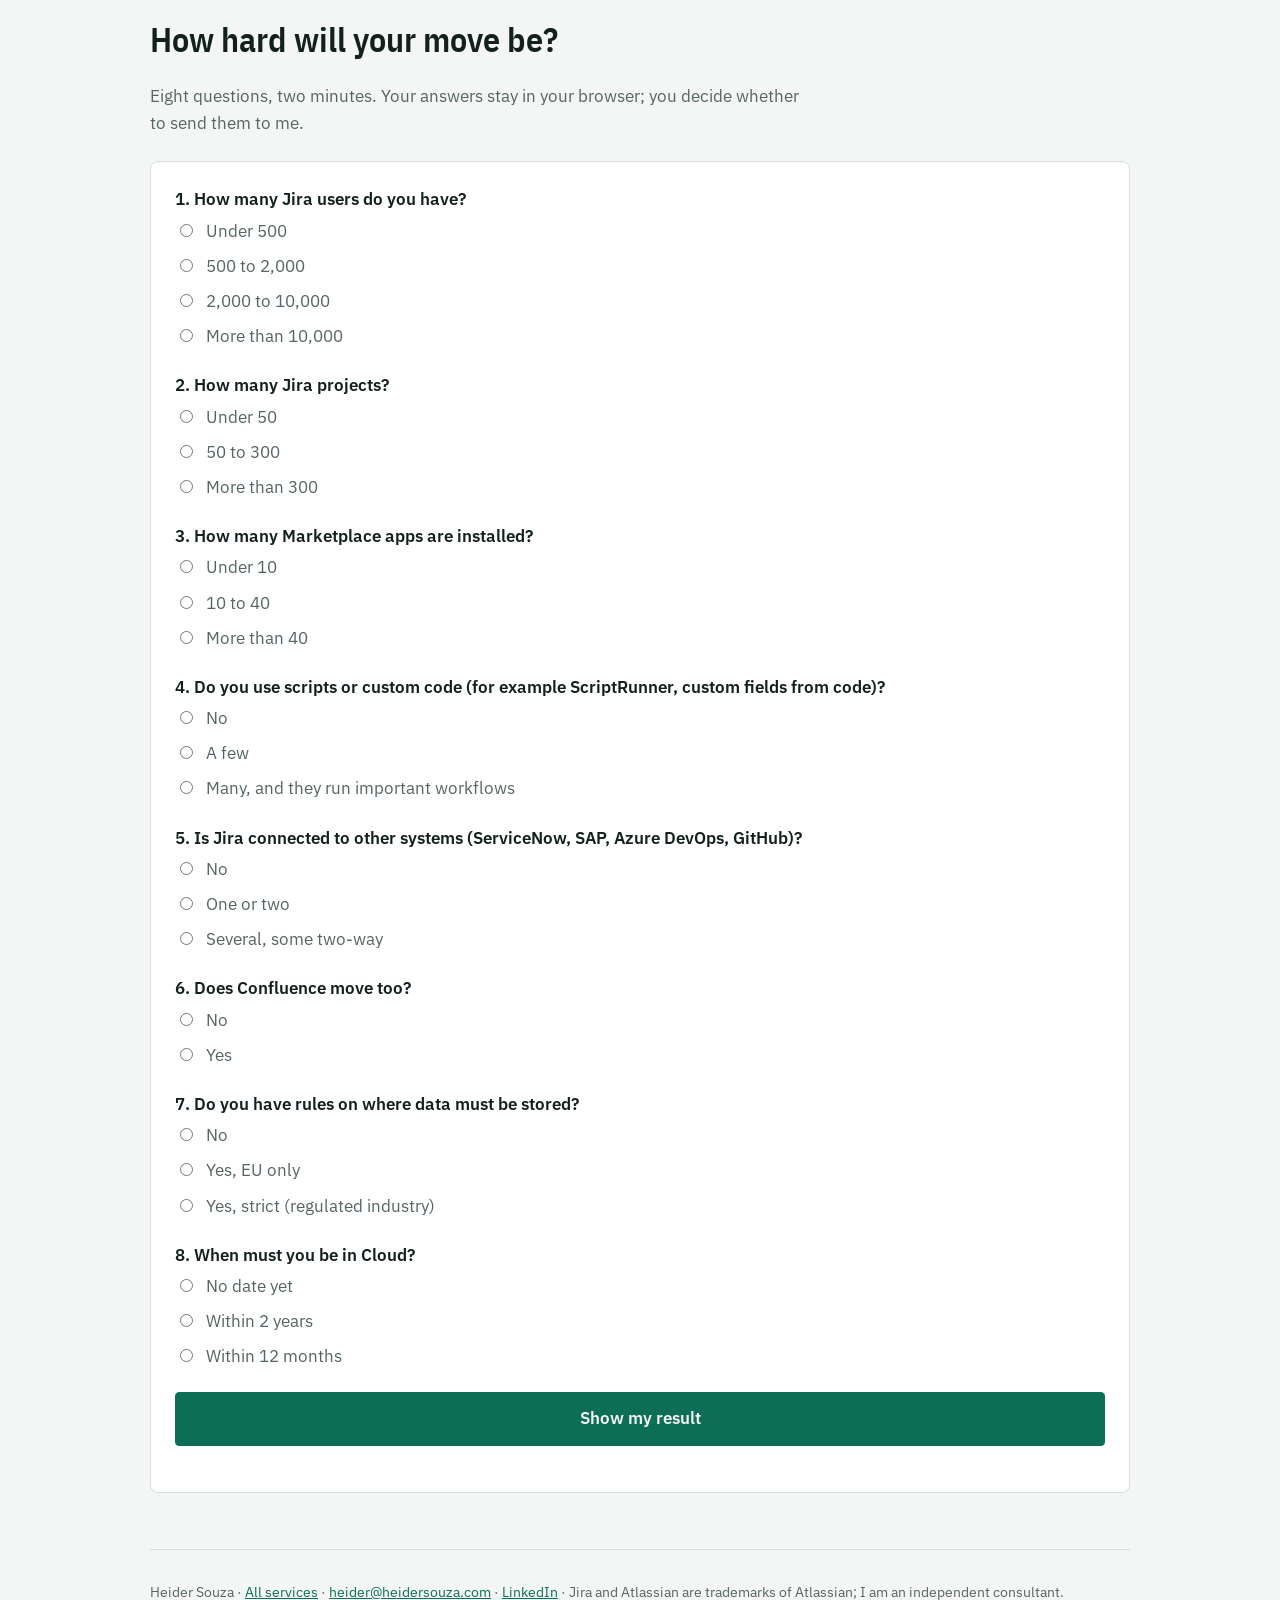
==== commit 518d664f: "Replace absolute promises with rehearsed waves and agreed downtime; add Jira scope section; add PPM " ====
--- a/jira-cloud-migration/index.html
+++ b/jira-cloud-migration/index.html
@@ -4,9 +4,9 @@
 <meta charset="utf-8">
 <meta name="viewport" content="width=device-width, initial-scale=1">
 <title>Jira Cloud migration | Heider Souza</title>
-<meta name="description" content="Jira Data Center ends on 28 March 2029. Move Jira to Cloud without losing a project, a link or a weekend. 200+ projects migrated. Free readiness check.">
+<meta name="description" content="Jira Data Center ends on 28 March 2029. Move to Cloud in rehearsed waves with agreed downtime. 200+ projects migrated. Free readiness check.">
 <link rel="canonical" href="https://heidersouza.com/jira-cloud-migration/">
-<meta property="og:title" content="Jira Data Center ends 28 March 2029. Move without losing a project.">
+<meta property="og:title" content="Jira Data Center ends 28 March 2029. Move in rehearsed, checked waves.">
 <meta property="og:description" content="Fixed-price Jira Data Center to Cloud migrations, watched live, step by step. Free 2-minute readiness check.">
 <meta property="og:type" content="website">
 <meta property="og:url" content="https://heidersouza.com/jira-cloud-migration/">
@@ -37,8 +37,8 @@
 
   <section class="hero">
     <span class="label">Jira Data Center → Jira Cloud</span>
-    <h1>Jira Data Center ends on 28&nbsp;March&nbsp;2029. Move without losing a project.</h1>
-    <p class="lead">Your teams keep working, no data is lost, and you know the price before we start. I lead Jira moves to Cloud for large companies, with every step checked while it happens. More than 200 projects migrated so far.</p>
+    <h1>Jira Data Center ends on 28&nbsp;March&nbsp;2029. Move in rehearsed, checked waves.</h1>
+    <p class="lead">Every wave is rehearsed in a test migration, downtime is agreed with you in advance, and each project is reconciled against your acceptance criteria. You know the price before we start. I lead Jira moves to Cloud for large companies, with every step checked while it happens. More than 200 projects migrated so far.</p>
     <p class="muted"><span class="deadline">30 March 2028</span> last day to buy or extend Data Center licences · <span class="deadline">28 March 2029</span> end of life (<a href="https://www.atlassian.com/licensing/data-center-end-of-life" target="_blank" rel="noopener">Atlassian</a>)</p>
     <div class="btns">
       <a class="btn primary" href="#check">Free readiness check (2 minutes)</a>
@@ -55,12 +55,12 @@
 
   <section id="how">
     <span class="label">How it works</span>
-    <h2>Four steps, one fixed price, no surprises for the business</h2>
+    <h2>Four steps, one fixed price, downtime agreed in advance</h2>
     <ol class="steps">
       <li><h3>Readiness check</h3><p>Users, projects, apps, custom workflows, integrations and your deadline. One call, a written result.</p></li>
       <li><h3>Plan</h3><p>Order of projects, app replacements, user mapping and a test migration. You get a fixed price.</p></li>
       <li><h3>Watched migration</h3><p>Projects move in waves. Each wave is counted and checked; broken links and missing statuses are fixed on the spot.</p></li>
-      <li><h3>Sign-off</h3><p>A report per project: issues, attachments and links verified. Your teams keep working the next morning.</p></li>
+      <li><h3>Sign-off</h3><p>A report per project: issues, attachments and links reconciled against your acceptance criteria. Teams continue in Cloud after the agreed downtime window.</p></li>
     </ol>
   </section>
 
@@ -71,6 +71,16 @@
       <div class="pkg"><span class="tag">2 to 5 days</span><h3>Assessment</h3><ul><li>Full inventory of Jira and apps</li><li>Risks and blockers, ranked</li><li>Migration plan and fixed price</li></ul></div>
       <div class="pkg"><span class="tag">fixed price</span><h3>Migration</h3><ul><li>Test run, then waves</li><li>Every wave checked live</li><li>Report per project</li></ul></div>
       <div class="pkg"><span class="tag">monthly</span><h3>After-care</h3><ul><li>Cloud admin and clean-up</li><li>Automation and workflows</li><li>Team training</li></ul></div>
+    </div>
+  </section>
+
+  <section id="scope">
+    <span class="label">Scope</span>
+    <h2>Who does what</h2>
+    <div class="packages">
+      <div class="pkg"><h3>I take care of</h3><ul><li>Inventory of projects, apps, workflows and integrations</li><li>App check: which apps have a Cloud version and how their data moves</li><li>Test migration, wave plan and user mapping</li><li>Running each wave and the reconciliation report</li><li>After-care for the period agreed in the plan</li></ul></div>
+      <div class="pkg"><h3>You take care of</h3><ul><li>A named owner who signs off each wave</li><li>App licences and contact with app vendors</li><li>Changes inside connected systems such as ServiceNow, done by your system owners from my specification</li><li>Telling users about downtime windows</li></ul></div>
+      <div class="pkg"><h3>We agree together</h3><ul><li>Downtime window for each wave</li><li>Acceptance criteria per project</li><li>Fallback point if a wave fails its checks</li><li>What happens to apps with no Cloud version</li></ul></div>
     </div>
   </section>
 
